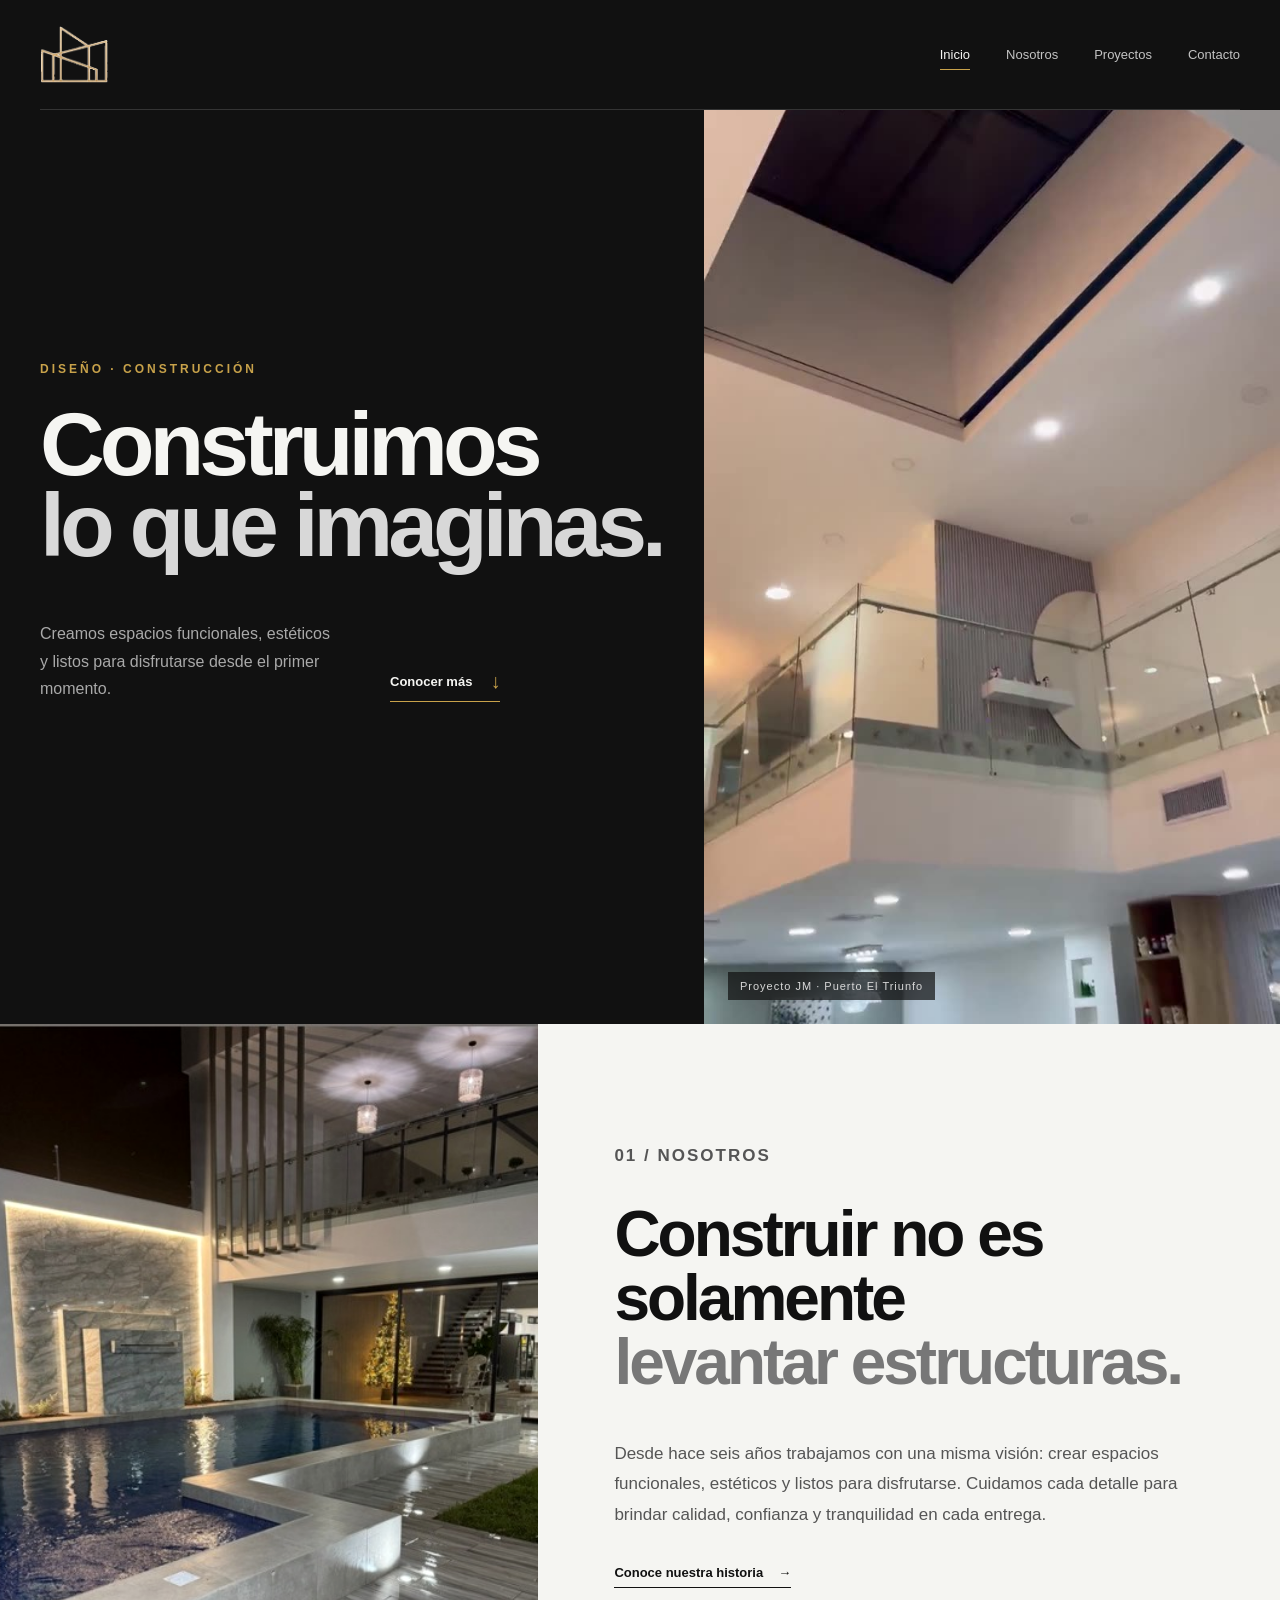
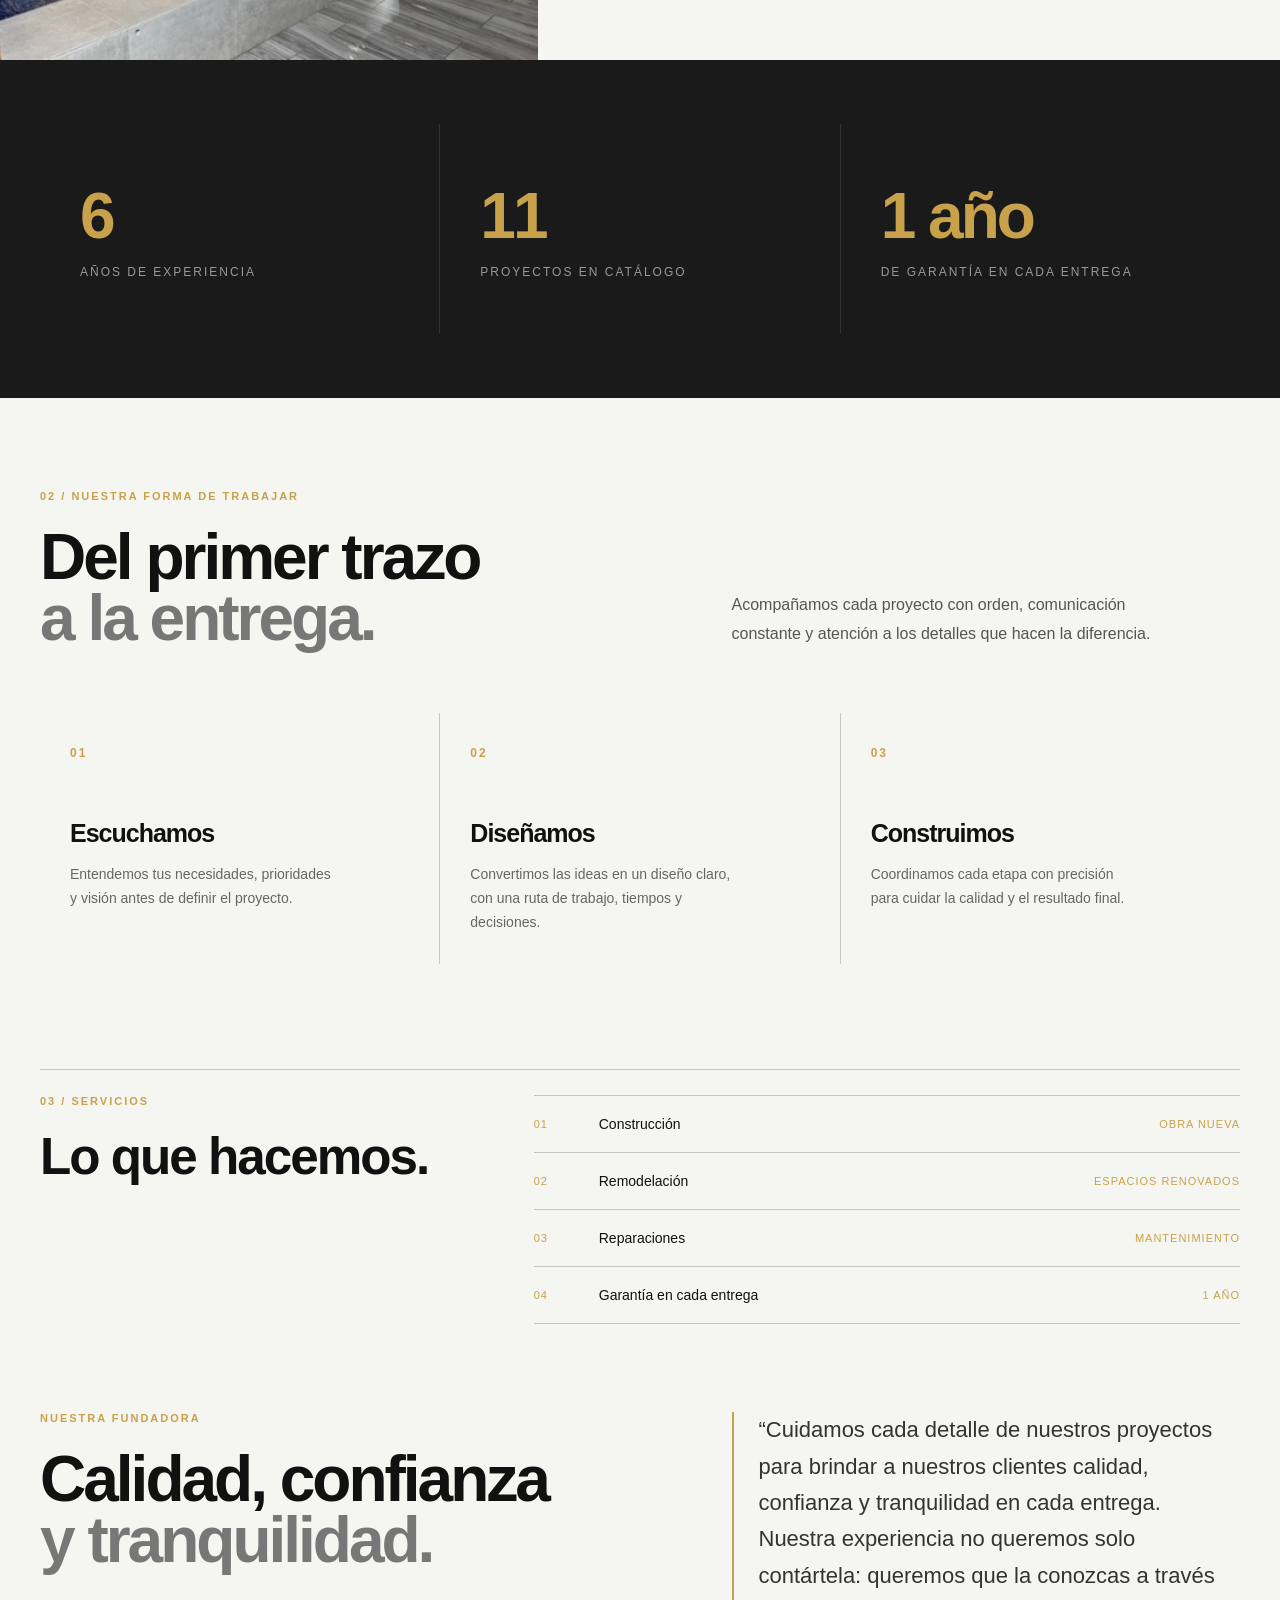
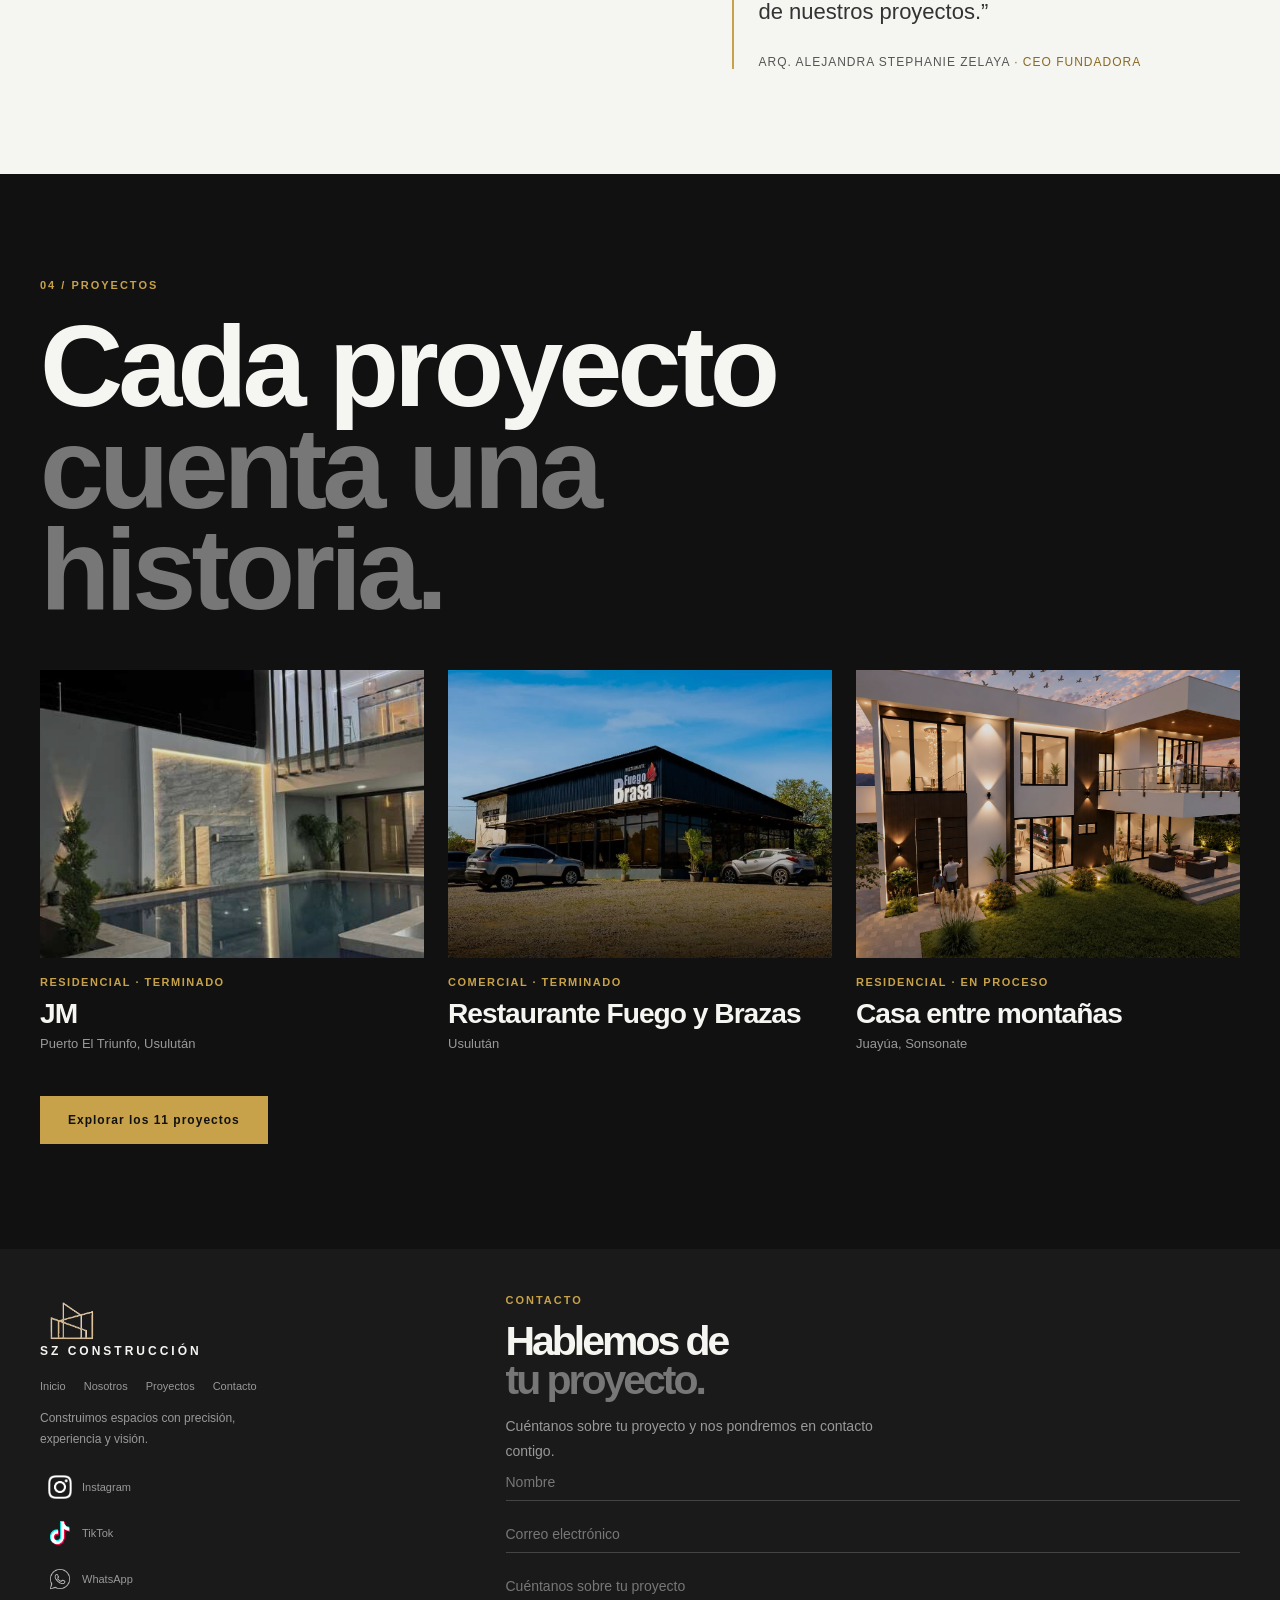
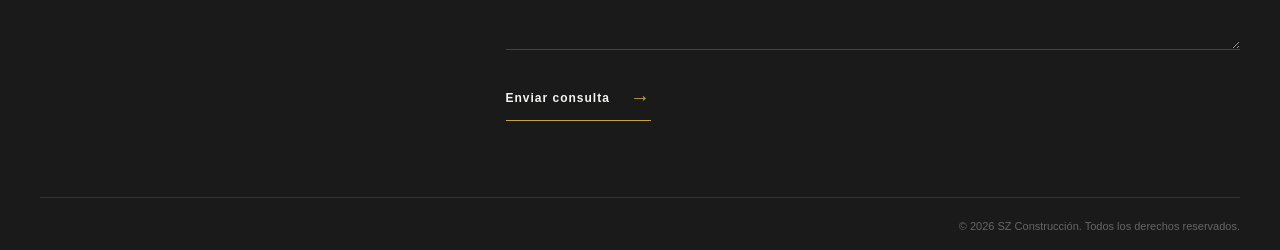
==== index.html @ 60573278 "feat: publica sitio web de SZ Construccion" ====
<!DOCTYPE html>
<html lang="es">

<head>

    <meta charset="UTF-8">
    <meta name="viewport" content="width=device-width, initial-scale=1.0">
    <meta name="description" content="SZ Construcción: diseño, construcción, remodelación y reparaciones en El Salvador. Conoce nuestros proyectos residenciales, comerciales y hoteleros.">
    <meta name="theme-color" content="#111111">
    <title>SZ Construcción | Diseño y construcción en El Salvador</title>

    <link rel="icon" type="image/png" href="images/brand/logo-mark-transparent.png">
    <link rel="stylesheet" href="css/style.css">

</head>

<body>

    <a class="skip-link" href="#contenido">Saltar al contenido</a>

    <header class="header">

        <div class="container header__content">

            <a href="index.html" class="logo" aria-label="SZ Construcción, inicio">
                <img src="images/brand/logo-mark-transparent.png" alt="" width="104" height="58">
                <span>SZ CONSTRUCCIÓN</span>
            </a>

            <nav class="nav" id="site-navigation" aria-label="Navegación principal">
                <a href="index.html" class="nav__link active" aria-current="page">Inicio</a>
                <a href="nosotros.html" class="nav__link">Nosotros</a>
                <a href="proyectos.html" class="nav__link">Proyectos</a>
                <a href="#contacto" class="nav__link">Contacto</a>
            </nav>

            <button class="menu-button" type="button" aria-label="Abrir menú" aria-expanded="false" aria-controls="site-navigation">
                <span></span>
                <span></span>
            </button>

        </div>

    </header>


    <main id="contenido">

        <!-- HERO -->

        <section class="hero">

            <div class="hero__text">

                <div class="container hero__text-container">

                    <div class="hero__label">
                        DISEÑO · CONSTRUCCIÓN
                    </div>

                    <h1 class="hero__title">
                        Construimos
                        <span>lo que imaginas.</span>
                    </h1>

                    <div class="hero__bottom">

                        <p class="hero__description">
                            Creamos espacios funcionales, estéticos
                            y listos para disfrutarse desde el primer momento.
                        </p>

                        <a href="#intro" class="hero__link">
                            <span>Conocer más</span>
                            <span class="hero__arrow" aria-hidden="true">↓</span>
                        </a>

                    </div>

                </div>

            </div>

            <div class="hero__video">
                <video class="hero__video-media" autoplay muted loop playsinline preload="metadata" poster="videos/proyecto-1/jm-recorrido-poster.jpg" aria-label="Recorrido en video por el proyecto JM">
                    <source src="videos/proyecto-1/jm-recorrido.mp4" type="video/mp4">
                </video>
                <a class="hero__video-caption" href="proyectos/proyecto-1.html">Proyecto JM · Puerto El Triunfo</a>
            </div>

        </section>


        <!-- INTRO -->

        <section class="intro" id="intro">

            <div class="intro__image">
                <img src="images/site/Piscina.png" alt="Piscina iluminada de una residencia construida por SZ Construcción" loading="lazy" decoding="async">
            </div>

            <div class="intro__content">

                <div class="intro__content-inner">

                    <p class="section-label">01 / NOSOTROS</p>

                    <h2>
                        Construir no es solamente
                        <span>levantar estructuras.</span>
                    </h2>

                    <p>
                        Desde hace seis años trabajamos con una misma visión:
                        crear espacios funcionales, estéticos y listos para disfrutarse.
                        Cuidamos cada detalle para brindar calidad, confianza
                        y tranquilidad en cada entrega.
                    </p>

                    <a href="nosotros.html" class="text-link">
                        Conoce nuestra historia
                        <span aria-hidden="true">→</span>
                    </a>

                </div>

            </div>

        </section>


        <!-- DATOS -->

        <section class="numbers" aria-label="SZ Construcción en cifras">

            <div class="container numbers__grid">

                <div class="number">
                    <span class="number__value">6</span>
                    <span class="number__label">Años de experiencia</span>
                </div>

                <div class="number">
                    <span class="number__value">11</span>
                    <span class="number__label">Proyectos en catálogo</span>
                </div>

                <div class="number">
                    <span class="number__value">1 año</span>
                    <span class="number__label">De garantía en cada entrega</span>
                </div>

            </div>

        </section>


        <!-- FORMA DE TRABAJAR -->

        <section class="trust-section">

            <div class="container">

                <div class="trust-section__heading">
                    <div>
                        <p class="section-label">02 / NUESTRA FORMA DE TRABAJAR</p>
                        <h2>Del primer trazo
                            <span>a la entrega.</span>
                        </h2>
                    </div>

                    <p class="trust-section__intro">
                        Acompañamos cada proyecto con orden, comunicación
                        constante y atención a los detalles que hacen la diferencia.
                    </p>
                </div>

                <div class="process-grid">
                    <article class="process-step">
                        <span class="process-step__number">01</span>
                        <h3>Escuchamos</h3>
                        <p>Entendemos tus necesidades, prioridades y visión antes de definir el proyecto.</p>
                    </article>

                    <article class="process-step">
                        <span class="process-step__number">02</span>
                        <h3>Diseñamos</h3>
                        <p>Convertimos las ideas en un diseño claro, con una ruta de trabajo, tiempos y decisiones.</p>
                    </article>

                    <article class="process-step">
                        <span class="process-step__number">03</span>
                        <h3>Construimos</h3>
                        <p>Coordinamos cada etapa con precisión para cuidar la calidad y el resultado final.</p>
                    </article>
                </div>

                <div class="credentials-block">
                    <div>
                        <p class="section-label">03 / SERVICIOS</p>
                        <h2>Lo que hacemos.</h2>
                    </div>

                    <div class="credentials-list">
                        <div class="credential-item">
                            <span>01</span>
                            <strong>Construcción</strong>
                            <em>Obra nueva</em>
                        </div>
                        <div class="credential-item">
                            <span>02</span>
                            <strong>Remodelación</strong>
                            <em>Espacios renovados</em>
                        </div>
                        <div class="credential-item">
                            <span>03</span>
                            <strong>Reparaciones</strong>
                            <em>Mantenimiento</em>
                        </div>
                        <div class="credential-item">
                            <span>04</span>
                            <strong>Garantía en cada entrega</strong>
                            <em>1 año</em>
                        </div>
                    </div>
                </div>

                <div class="testimonials-block">
                    <div class="testimonials-block__heading">
                        <p class="section-label">NUESTRA FUNDADORA</p>
                        <h2>Calidad, confianza
                            <span>y tranquilidad.</span>
                        </h2>
                    </div>

                    <blockquote class="founder-quote">
                        <p>“Cuidamos cada detalle de nuestros proyectos para brindar a nuestros clientes calidad, confianza y tranquilidad en cada entrega. Nuestra experiencia no queremos solo contártela: queremos que la conozcas a través de nuestros proyectos.”</p>
                        <footer>Arq. Alejandra Stephanie Zelaya <cite>· CEO fundadora</cite></footer>
                    </blockquote>
                </div>

            </div>

        </section>


        <!-- PROYECTOS -->

        <section class="demo-cta">

            <div class="container">

                <div class="demo-cta__content">

                    <p class="section-label">04 / PROYECTOS</p>

                    <h2>
                        Cada proyecto
                        <span>cuenta una historia.</span>
                    </h2>

                </div>

                <div class="featured-projects">
                    <a class="featured-project" href="proyectos/proyecto-1.html">
                        <img src="images/proyectos/proyecto-1/jm-01.jpg" alt="" width="495" height="700" loading="lazy" decoding="async">
                        <span class="featured-project__type">Residencial · Terminado</span>
                        <strong>JM</strong>
                        <span class="featured-project__location">Puerto El Triunfo, Usulután</span>
                    </a>
                    <a class="featured-project" href="proyectos/proyecto-7.html">
                        <img src="images/proyectos/proyecto-7/fb-01.jpg" alt="" width="1079" height="799" loading="lazy" decoding="async">
                        <span class="featured-project__type">Comercial · Terminado</span>
                        <strong>Restaurante Fuego y Brazas</strong>
                        <span class="featured-project__location">Usulután</span>
                    </a>
                    <a class="featured-project" href="proyectos/proyecto-10.html">
                        <img src="images/proyectos/proyecto-10/em-01.jpg" alt="" width="1672" height="941" loading="lazy" decoding="async">
                        <span class="featured-project__type">Residencial · En proceso</span>
                        <strong>Casa entre montañas</strong>
                        <span class="featured-project__location">Juayúa, Sonsonate</span>
                    </a>
                </div>

                <a href="proyectos.html" class="button">
                    Explorar los 11 proyectos
                </a>

            </div>

        </section>

    </main>


    <footer class="footer">

        <div class="container">

            <div class="footer__top">

                <div class="footer__brand">
                    <a href="index.html" class="footer__logo" aria-label="SZ Construcción, inicio"><img src="images/brand/logo-mark-transparent.png" alt=""><span>SZ CONSTRUCCIÓN</span></a>
                    <nav class="footer__nav" aria-label="Navegacion del pie de pagina">
                        <a href="index.html">Inicio</a>
                        <a href="nosotros.html">Nosotros</a>
                        <a href="proyectos.html">Proyectos</a>
                        <a href="#contacto">Contacto</a>
                    </nav>
                    <p class="footer__brand-text">Construimos espacios con precisión, experiencia y visión.</p>
                    <div class="footer__socials" aria-label="Redes sociales">
                        <a href="https://www.instagram.com/sz_construccion?stkn=ZDNlZDc0MzIxNw==" class="footer__social" target="_blank" rel="noopener noreferrer" aria-label="Instagram"><img src="images/social/LogoInsta.png" alt="">Instagram</a>
                        <a href="https://www.tiktok.com/@sz_construccionsv?is_from_webapp=1&sender_device=pc" class="footer__social" target="_blank" rel="noopener noreferrer" aria-label="TikTok"><img src="images/social/LogoTikTok.png" alt="">TikTok</a>
                        <a href="https://wa.me/50374683677" class="footer__social" target="_blank" rel="noopener noreferrer" aria-label="WhatsApp"><img src="images/social/LogoWha.png" alt="">WhatsApp</a>
                    </div>
                </div>

                <div class="footer__contact" id="contacto">
                    <div class="footer__intro">
                        <p class="footer__label">CONTACTO</p>
                        <h2 class="footer__title">Hablemos de <span>tu proyecto.</span></h2>
                        <p class="footer__description">Cuéntanos sobre tu proyecto y nos pondremos en contacto contigo.</p>
                    </div>
                    <form class="footer__form" id="contact-form" novalidate>
                        <div class="footer__field"><label for="contact-name">Nombre</label><input type="text" id="contact-name" name="name" placeholder="Nombre" autocomplete="name" maxlength="80" required></div>
                        <div class="footer__field"><label for="contact-email">Correo electrónico</label><input type="email" id="contact-email" name="email" placeholder="Correo electrónico" autocomplete="email" inputmode="email" maxlength="120" required></div>
                        <div class="footer__field"><label for="contact-message">Mensaje</label><textarea id="contact-message" name="message" placeholder="Cuéntanos sobre tu proyecto" maxlength="2000" required></textarea></div>
                        <div class="footer__honey" aria-hidden="true"><label for="contact-honey">No llenar este campo</label><input type="text" id="contact-honey" name="_honey" tabindex="-1" autocomplete="off"></div>
                        <button type="submit" class="footer__submit">Enviar consulta <span>→</span></button>
                    </form>
                </div>

            </div>

            <div class="footer__bottom">
                <p class="footer__copyright">© 2026 SZ Construcción. Todos los derechos reservados.</p>
            </div>

        </div>

    </footer>


    <script src="js/main.js"></script>

</body>

</html>
---- css/style.css ----
:root {
    --black: #111111;
    --black-soft: #1a1a1a;

    --gray: #777777;
    --gray-light: #d8d8d8;

    --white: #f5f5f2;

    --gold: #c8a24a;

    --container: 1280px;
}


* {
    margin: 0;
    padding: 0;
    box-sizing: border-box;
}


html {
    scroll-behavior: smooth;
}


body {


    background: var(--black-soft);
    color: var(--white);

    min-height: 100vh;
    display: flex;
    flex-direction: column;

    font-family:
        Arial,
        Helvetica,
        sans-serif;

}


main {
    flex: 1;
}


a {
    color: inherit;
    text-decoration: none;
}


button {
    font-family: inherit;
}


.container {
    width: min(
        calc(100% - 80px),
        var(--container)
    );

    margin-inline: auto;
}


/* =================================
   HEADER
================================= */

.header {
    position: absolute;

    top: 0;
    left: 0;

    width: 100%;

    background: var(--black);

    z-index: 20;
}


.header__content {
    height: 110px;

    display: flex;
    align-items: center;
    justify-content: space-between;

    border-bottom: 1px solid rgba(255, 255, 255, 0.15);
}


.logo {
    display: inline-flex;
    flex-direction: column;
    align-items: flex-start;
    gap: 2px;
    color: var(--white);
    font-size: 5px;
    font-weight: 700;
    letter-spacing: 1.5px;
}

.logo img {
    width: 104px;
    height: 58px;
    object-fit: contain;
    object-position: left center;
}

.logo span {
    display: none;
}


.nav {
    display: flex;
    align-items: center;

    gap: 36px;
}


.nav__link {
    position: relative;

    color: rgba(255, 255, 255, 0.75);

    font-size: 13px;

    transition: color 0.3s ease;
}


.nav__link::after {
    content: "";

    position: absolute;

    left: 0;
    bottom: -8px;

    width: 0;
    height: 1px;

    background: var(--gold);

    transition: width 0.3s ease;
}


.nav__link:hover,
.nav__link.active {
    color: var(--white);
}


.nav__link.active::after,
.nav__link:hover::after {
    width: 100%;
}


/* MENU MOBILE */

.menu-button {
    display: none;

    width: 42px;
    height: 42px;

    border: 1px solid rgba(255, 255, 255, 0.3);

    background: transparent;

    cursor: pointer;
}


.menu-button span {
    display: block;

    width: 18px;
    height: 1px;

    margin: 5px auto;

    background: var(--white);
}


/*=================================
HERO
================================= */

.hero {
    position: relative;

    min-height: 100svh;

    display: grid;  

    grid-template-columns: minmax(0, 55%) minmax(0, 45%);

    overflow: hidden;

    background: var(--black);
}


/* =================================
   HERO - TEXT
================================= */

.hero__text {
    display: flex;
    align-items: center;

    background: var(--black);

    z-index: 2;
}


.hero__text-container {
    padding-top: 100px;
    padding-bottom: 60px;
}


.hero__label {
    margin-bottom: 28px;

    color: var(--gold);

    font-size: 12px;
    font-weight: 700;

    letter-spacing: 3px;
}


.hero__title {
    max-width: 900px;

    font-size: clamp(
        55px,
        7vw,
        110px
    );

    line-height: 0.9;

    letter-spacing: -5px;

    font-weight: 700;
}


.hero__title span {
    display: block;

    color: var(--gray-light);
}


.hero__bottom {
    max-width: 650px;

    margin-top: 55px;

    display: flex;
    align-items: flex-end;

    gap: 50px;
}


.hero__description {
    max-width: 300px;

    color: #a9a9a9;

    font-size: 16px;
    line-height: 1.7;
}


.hero__link {
    display: flex;
    align-items: center;

    gap: 18px;

    padding-bottom: 8px;

    border-bottom: 1px solid var(--gold);

    color: var(--white);

    font-size: 13px;
    font-weight: 700;

    white-space: nowrap;
}


.hero__arrow {
    color: var(--gold);

    font-size: 20px;

    transition: transform 0.3s ease;
}


.hero__link:hover .hero__arrow {
    transform: translateY(5px);
}


/* =================================
    HERO - VIDEO
================================= */

.hero__video {
    position: relative;

    min-width: 0;
    max-width: 100%;
    min-height: 100svh;

    overflow: hidden;

    background: #202020;
}

.hero__video-media {
    display: block;
    width: 100%;
    height: 100%;
    object-fit: cover;
    object-position: center;
}


/* =================================
   HERO - NUMBER
================================= */

.hero__number {
    position: absolute;

    right: 30px;
    bottom: 30px;

    color: rgba(255, 255, 255, 0.45);

    font-size: 12px;

    letter-spacing: 2px;

    z-index: 5;
}


/* INTRO */

.intro {
    display: grid;
    grid-template-columns: 42% 58%;
    min-height: 500px;
    background: var(--white);
    color: var(--black);
}


/* IMAGEN */

.intro__image {
    position: relative;
    min-height: 500px;
    overflow: hidden;
}

.intro__image img {
    width: 100%;
    height: 100%;
    display: block;

    object-fit: cover;

    filter: grayscale(0.1) contrast(1.05);
}


/* CONTENIDO */

.intro__content {
    display: flex;
    align-items: center;

    padding: 72px 7vw 72px 6vw;

    background: var(--white);
}

.intro__content-inner {
    max-width: 780px;
}


/* TEXTO */

.section-label {
    color: var(--gold);
    font-size: 11px;
    font-weight: 700;
    letter-spacing: 2px;
}

.intro h2 {
    margin-top: 30px;

    max-width: 750px;

    font-size: clamp(42px, 5vw, 72px);
    line-height: 1;
    letter-spacing: -3px;
}

.intro h2 span {
    display: block;
    color: var(--gray);
}

.intro p {
    max-width: 600px;

    margin-top: 45px;

    color: #555555;
    font-size: 17px;
    line-height: 1.8;
}

.text-link {
    display: inline-flex;
    align-items: center;
    gap: 15px;

    margin-top: 35px;
    padding-bottom: 7px;

    border-bottom: 1px solid var(--black);

    font-size: 13px;
    font-weight: 700;
}

.text-link span {
    transition: transform 0.3s ease;
}

.text-link:hover span {
    transform: translateX(5px);
}   


/* =================================
   NUMBERS
================================= */

.numbers {
    padding: 64px 0;

    background: var(--black-soft);
}


.numbers__grid {
    display: grid;

    grid-template-columns:
        repeat(3, 1fr);

    gap: 1px;

    background: #333333;
}


.number {
    padding: 55px 40px;

    background: var(--black-soft);
}


.number__value {
    display: block;

    color: var(--gold);

    font-size: clamp(
        45px,
        5vw,
        70px
    );

    font-weight: 700;

    letter-spacing: -3px;
}


.number__label {
    display: block;

    margin-top: 12px;

    color: #999999;

    font-size: 12px;

    text-transform: uppercase;

    letter-spacing: 2px;
}


/* =================================
   CONFIANZA
================================= */

.trust-section {
    padding: 92px 0 105px;
    background: var(--white);
    color: var(--black);
}

.trust-section__heading,
.testimonials-block {
    display: grid;
    grid-template-columns: minmax(0, 1.1fr) minmax(280px, 0.9fr);
    gap: 70px;
}

.trust-section h2,
.testimonials-block h2 {
    margin-top: 25px;
    font-size: clamp(44px, 5vw, 72px);
    line-height: 0.95;
    letter-spacing: -3px;
}

.trust-section h2 span,
.testimonials-block h2 span {
    display: block;
    color: var(--gray);
}

.trust-section__intro {
    max-width: 420px;
    align-self: end;
    color: #555555;
    font-size: 16px;
    line-height: 1.8;
}

.process-grid {
    display: grid;
    grid-template-columns: repeat(3, 1fr);
    gap: 1px;
    margin-top: 64px;
    background: #c8c8c2;
}

.process-step {
    min-height: 245px;
    padding: 30px;
    background: var(--white);
}

.process-step__number {
    color: var(--gold);
    font-size: 12px;
    font-weight: 700;
    letter-spacing: 2px;
}

.process-step h3 {
    margin-top: 58px;
    font-size: 25px;
    letter-spacing: -1px;
}

.process-step p {
    max-width: 270px;
    margin-top: 15px;
    color: #666666;
    font-size: 14px;
    line-height: 1.7;
}

.partners-block {
    margin-top: 105px;
    padding-top: 25px;
    border-top: 1px solid #c8c8c2;
}

.partners-block__heading {
    display: flex;
    justify-content: space-between;
    gap: 30px;
    color: #666666;
    font-size: 13px;
}

.partners-list {
    display: grid;
    grid-template-columns: repeat(4, 1fr);
    gap: 1px;
    margin-top: 30px;
    background: #c8c8c2;
}

.partners-list span {
    padding: 28px 20px;
    background: var(--white);
    color: #777777;
    font-size: 12px;
    font-weight: 700;
    letter-spacing: 2px;
    text-align: center;
}

.credentials-block {
    display: grid;
    grid-template-columns: minmax(220px, 0.75fr) minmax(0, 1.25fr);
    gap: 70px;
    margin-top: 105px;
    padding-top: 25px;
    border-top: 1px solid #c8c8c2;
}

.credentials-block h2 {
    margin-top: 25px;
    font-size: clamp(32px, 4vw, 52px);
    line-height: 0.98;
}

.credentials-list {
    border-top: 1px solid #c8c8c2;
}

.credential-item {
    display: grid;
    grid-template-columns: 45px 1fr auto;
    gap: 20px;
    align-items: center;
    padding: 20px 0;
    border-bottom: 1px solid #c8c8c2;
}

.credential-item span,
.credential-item em {
    color: var(--gold);
    font-size: 11px;
    font-style: normal;
    letter-spacing: 1px;
    text-transform: uppercase;
}

.credential-item strong {
    font-size: 14px;
    font-weight: 500;
}

.scope-block {
    display: grid;
    grid-template-columns: minmax(220px, 0.75fr) minmax(0, 1.25fr);
    gap: 70px;
    margin-top: 105px;
    padding-top: 25px;
    border-top: 1px solid #c8c8c2;
}

.scope-block h2 {
    margin-top: 25px;
    font-size: clamp(32px, 4vw, 52px);
    line-height: 0.98;
}

.scope-block__content {
    display: grid;
    grid-template-columns: 1fr 1fr;
    gap: 45px;
}

.scope-block__label {
    margin-bottom: 18px;
    color: #777777;
    font-size: 11px;
    font-weight: 700;
    letter-spacing: 1.5px;
}

.scope-block__content a {
    display: flex;
    justify-content: space-between;
    gap: 20px;
    padding: 13px 0;
    border-bottom: 1px solid #c8c8c2;
    color: var(--black);
    font-size: 14px;
}

.scope-block__content a span {
    color: var(--gold);
}

.scope-block__pending {
    color: #8a6a22;
    font-size: 14px;
    line-height: 1.6;
}

.testimonials-block {
    margin-top: 88px;
}

.testimonial-grid {
    display: grid;
    grid-template-columns: repeat(2, 1fr);
    gap: 35px;
}

.testimonial {
    margin: 0;
    padding-left: 25px;
    border-left: 2px solid var(--gold);
}

.testimonial p {
    color: #444444;
    font-size: 17px;
    line-height: 1.7;
}

.testimonial footer {
    margin-top: 25px;
    color: #777777;
    font-size: 11px;
    letter-spacing: 1px;
    text-transform: uppercase;
}

.testimonial cite {
    color: var(--gold);
    font-style: normal;
}


/* =================================
   CTA
================================= */

.demo-cta {
    padding: 105px 0;

    background: var(--black);
}


.demo-cta__content {
    max-width: 900px;
}

.demo-cta h2 {
    margin: 25px 0 45px;
    color: var(--white);
    font-size: clamp(60px, 9vw, 120px);
    line-height: 0.88;
    letter-spacing: -5px;
}

.demo-cta h2 span {
    display: block;
    color: var(--gray);
}


/* =================================
   ESCRITORIO
================================= */

@media (min-width: 901px) {

    .hero,
    .hero__video {
        min-height: 100svh;
    }

    .hero__video {
        position: relative;
        width: auto;
        height: auto;
        min-height: 100svh;
    }

    .hero__video-media {
        object-fit: contain;
    }

}


.button {
    display: inline-block;

    padding: 17px 28px;

    background: var(--gold);

    color: var(--black);

    font-size: 12px;
    font-weight: 700;

    letter-spacing: 1px;

    transition:
        background 0.3s ease,
        transform 0.3s ease;
}


.button:hover {
    background: var(--white);

    transform: translateY(-3px);
}


/* =================================
   TABLET
================================= */

@media (max-width: 900px) {

    .container {
        width: min(
            calc(100% - 50px),
            var(--container)
        );
    }


    .nav {
        gap: 20px;
    }


    .testimonials-block,
    .trust-section__heading {
        grid-template-columns: 1fr;
        gap: 35px;
    }

    .credentials-block {
        grid-template-columns: 1fr;
        gap: 35px;
    }

    .intro {
        grid-template-columns: 40% 60%;
    }

    .intro__content {
        padding: 56px 40px;
    }

}


/* =================================
   MOBILE
================================= */

@media (max-width: 700px) {

    .container {
        width: calc(100% - 40px);
    }


    .header__content {
        height: 88px;
    }

    .logo img {
        width: 88px;
        height: 48px;
    }


    .nav {
        display: none;
    }

    .nav.nav--open {
        position: absolute;
        top: 88px;
        left: 0;
        right: 0;

        display: flex;
        flex-direction: column;
        align-items: flex-start;
        gap: 0;

        padding: 20px;
        background: var(--black);
        border-top: 1px solid rgba(255, 255, 255, 0.12);
    }

    .nav.nav--open .nav__link {
        width: 100%;
        padding: 14px 0;
    }


    .menu-button {
        display: block;
    }


    .hero {
        min-height: 100svh;
        grid-template-columns: 1fr;
    }


    .hero__text {
        min-height: 70svh;
    }


    .hero__video {
        position: relative;
        top: auto;
        right: auto;
        width: 100%;
        height: 55svh;
        min-height: 340px;
    }


    .hero__text-container {
        padding-top: 120px;
    }


    .hero__title {
        font-size: clamp(
            48px,
            14vw,
            70px
        );

        letter-spacing: -3px;
    }


    .hero__bottom {
        margin-top: 40px;

        flex-direction: column;

        align-items: flex-start;

        gap: 30px;
    }


    .hero__description {
        max-width: 340px;
    }


    .hero__number {
        right: 20px;
        bottom: 20px;
    }


    .intro {
        grid-template-columns: 1fr;
        min-height: 0;
    }

    .intro__content {
        padding: 56px 20px 64px;
    }

    .intro__image {
        height: 360px;
        min-height: 360px;
    }


    .intro h2 {
        font-size: clamp(
            40px,
            11vw,
            60px
        );
    }


    .numbers {
        padding: 0;
    }


    .numbers__grid {
        grid-template-columns: 1fr;
    }


    .number {
        padding: 45px 25px;
    }

    .trust-section {
        padding: 64px 0 76px;
    }

    .trust-section__heading,
    .testimonials-block {
        grid-template-columns: 1fr;
        gap: 35px;
    }

    .process-grid,
    .partners-list,
    .testimonial-grid {
        grid-template-columns: 1fr;
    }

    .process-grid {
        margin-top: 45px;
    }

    .process-step {
        min-height: auto;
    }

    .process-step h3 {
        margin-top: 35px;
    }

    .partners-block,
    .credentials-block,
    .testimonials-block {
        margin-top: 60px;
    }

    .credentials-block {
        grid-template-columns: 1fr;
        gap: 35px;
    }

    .scope-block {
        grid-template-columns: 1fr;
        gap: 35px;
    }

    .scope-block__content {
        grid-template-columns: 1fr;
        gap: 35px;
    }

    .partners-block__heading {
        flex-direction: column;
        gap: 12px;
    }


    .demo-cta {
        padding: 76px 0;
    }


    .demo-cta h2 {
        font-size: clamp(
            45px,
            12vw,
            65px
        );

        letter-spacing: -3px;
    }


}


    /* ========================================
   FOOTER
======================================== */

.footer {
    background: var(--black-soft);
    color: var(--white);
    padding: 45px 0 18px;
}

.footer__top {
    display: grid;
    grid-template-columns: minmax(220px, 0.7fr) minmax(320px, 1.3fr);
    gap: 70px;
    padding-bottom: 35px;
    border-bottom: 1px solid #333333;
}

/* INTRO */

.footer__intro {
    max-width: 520px;
}

.footer__label {
    color: var(--gold);
    font-size: 11px;
    font-weight: 700;
    letter-spacing: 2px;
}

.footer__title {
    margin-top: 16px;
    font-size: clamp(30px, 3.2vw, 46px);
    line-height: 0.95;
    letter-spacing: -3px;
}

.footer__title span {
    display: block;
    color: var(--gray);
}

.footer__description {
    max-width: 420px;
    margin-top: 14px;
    color: #999999;
    font-size: 14px;
    line-height: 1.8;
}

.footer__brand {
    padding-top: 8px;
}

.footer__brand-text {
    max-width: 220px;
    margin-top: 16px;
    color: #999999;
    font-size: 12px;
    line-height: 1.7;
}

.footer__nav {
    display: flex;
    flex-wrap: wrap;
    gap: 8px 18px;
    margin-top: 22px;
}

.footer__nav a {
    color: #999999;
    font-size: 11px;
    transition: color 0.3s ease;
}

.footer__nav a:hover,
.footer__nav a:focus-visible {
    color: var(--white);
}

/* FORM */

.footer__form {
    display: flex;
    flex-direction: column;
    gap: 15px;
}

.footer__field {
    position: relative;
}

.footer__field label {
    position: absolute;
    width: 1px;
    height: 1px;
    padding: 0;
    margin: -1px;
    overflow: hidden;
    clip: rect(0, 0, 0, 0);
    white-space: nowrap;
    border: 0;
}

.footer__field input,
.footer__field textarea {
    width: 100%;
    padding: 10px 0;
    border: none;
    border-bottom: 1px solid #444444;
    outline: none;
    background: transparent;
    color: var(--white);
    font-family: inherit;
    font-size: 14px;
    transition: border-color 0.3s ease;
}

.footer__field textarea {
    min-height: 82px;
    resize: vertical;
}

.footer__field input::placeholder,
.footer__field textarea::placeholder {
    color: #777777;
}

.footer__field input:focus,
.footer__field textarea:focus {
    border-color: var(--gold);
}

.footer__field input:focus-visible,
.footer__field textarea:focus-visible,
.menu-button:focus-visible,
.footer__submit:focus-visible {
    outline: 2px solid var(--gold);
    outline-offset: 4px;
}

.footer__submit {
    align-self: flex-start;

    display: inline-flex;
    align-items: center;
    gap: 20px;

    margin-top: 6px;
    padding: 11px 0;

    border: none;
    border-bottom: 1px solid var(--gold);

    background: transparent;
    color: var(--white);

    font-size: 12px;
    font-weight: 700;
    letter-spacing: 1px;

    cursor: pointer;

    transition:
        color 0.3s ease,
        gap 0.3s ease;
}

.footer__submit span {
    color: var(--gold);
    font-size: 20px;
}

.footer__submit:hover {
    color: var(--gold);
    gap: 27px;
}

.footer__submit:disabled {
    cursor: wait;
    opacity: 0.6;
}

.footer__form-status {
    min-height: 18px;
    margin-top: 8px;
    color: var(--gold);
    font-size: 11px;
    line-height: 1.5;
}

.footer__form-status.is-error {
    color: #d88972;
}

/* BOTTOM */

.footer__bottom {
    display: flex;
    justify-content: flex-end;
    gap: 30px;

    padding-top: 22px;
}

.footer__logo {
    display: inline-flex;
    flex-direction: column;
    align-items: flex-start;
    gap: 4px;
    color: var(--white);
    font-size: 12px;
    font-weight: 700;
    letter-spacing: 3px;
}

.footer__logo img {
    width: 64px;
    height: 38px;
    object-fit: contain;
}

.footer__logo span {
    white-space: nowrap;
}

.footer__socials {
    display: flex;
    align-items: flex-start;
    flex-direction: column;
    gap: 10px;
    flex-wrap: wrap;
    margin-top: 20px;
}

.footer__social {
    display: inline-flex;
    align-items: center;
    gap: 10px;
    min-width: 130px;
    padding: 5px 7px;
    border: 1px solid transparent;
    color: #999999;
    font-size: 11px;
    transition: color 0.3s ease, border-color 0.3s ease;
}

.footer__social-icon {
    display: inline-flex;
    align-items: center;
    justify-content: center;
    width: 25px;
    height: 25px;
    border: 1px solid #555555;
    color: var(--gold);
    font-size: 9px;
    font-weight: 700;
    letter-spacing: 0;
}

.footer__social img {
    width: 24px;
    height: 24px;
    display: block;
    object-fit: contain;
    border: 0;
}

.footer__social:hover {
    color: var(--white);
    border-color: var(--gold);
}

.footer__social:hover .footer__social-icon {
    border-color: var(--gold);
}

.footer__copyright {
    color: #666666;
    font-size: 11px;
}

/* ========================================
   FOOTER RESPONSIVE
======================================== */

@media (max-width: 900px) {

    .footer {
        padding: 35px 0 16px;
    }

    .footer__top {
        grid-template-columns: 1fr 1.4fr;
        gap: 28px;
        padding-bottom: 28px;
    }

    .footer__description {
        font-size: 13px;
        line-height: 1.55;
    }

    .footer__form {
        gap: 10px;
    }

    .footer__field input,
    .footer__field textarea {
        padding: 7px 0;
    }

    .footer__field textarea {
        min-height: 62px;
    }

    .footer__bottom {
        flex-wrap: wrap;
    }
}

@media (max-width: 700px) {

    .footer {
        padding: 28px 0 14px;
    }

    .footer__top {
        grid-template-columns: 1fr;
        gap: 24px;
        padding-bottom: 25px;
    }

    .footer__brand {
        padding-top: 0;
    }

    .footer__brand-text {
        margin-top: 10px;
        line-height: 1.5;
    }

    .footer__nav {
        gap: 6px 14px;
        margin-top: 28px;
    }

    .footer__nav a {
        font-size: 10px;
    }

    .footer__title {
        margin-top: 10px;
        font-size: clamp(28px, 9vw, 40px);
        letter-spacing: -2px;
    }

    .footer__description {
        margin-top: 10px;
        font-size: 13px;
    }

    .footer__form {
        gap: 8px;
    }

    .footer__field input,
    .footer__field textarea {
        font-size: 13px;
    }

    .footer__field textarea {
        min-height: 55px;
    }

    .footer__bottom {
        align-items: flex-start;
        flex-direction: column;
        gap: 10px;
        padding-top: 14px;
    }

    .footer__socials {
        flex-direction: row;
        flex-wrap: wrap;
        gap: 4px;
        margin-top: 10px;
    }

    .footer__social {
        min-width: 0;
        padding: 2px 4px;
        font-size: 10px;
    }

    .footer__social img {
        width: 18px;
        height: 18px;
    }
}



/* ========================================
   MEJORAS GENERALES
======================================== */

img,
video {
    max-width: 100%;
}

.intro__image img {
    position: absolute;
    inset: 0;
}

.skip-link {
    position: absolute;
    top: -60px;
    left: 20px;
    z-index: 200;
    padding: 12px 18px;
    background: var(--gold);
    color: var(--black);
    font-size: 13px;
    font-weight: 700;
}

.skip-link:focus {
    top: 12px;
}

a:focus-visible,
.button:focus-visible,
.hero__link:focus-visible,
.text-link:focus-visible,
.nav__link:focus-visible {
    outline: 2px solid var(--gold);
    outline-offset: 4px;
}

/* Botón del menú: las dos líneas forman una X al abrir. */
.menu-button span {
    transition: transform 0.3s ease;
}

.menu-button.is-open span:first-child {
    transform: translateY(3px) rotate(45deg);
}

.menu-button.is-open span:last-child {
    transform: translateY(-3px) rotate(-45deg);
}

/* Video del inicio */
.hero__video-caption {
    position: absolute;
    left: 24px;
    bottom: 24px;
    z-index: 3;
    padding: 8px 12px;
    background: rgba(17, 17, 17, 0.7);
    color: var(--gray-light);
    font-size: 11px;
    letter-spacing: 1px;
    transition: color 0.3s ease;
}

.hero__video-caption:hover {
    color: var(--gold);
}

/* Cita de la fundadora */
.founder-quote {
    margin: 0;
    padding-left: 25px;
    border-left: 2px solid var(--gold);
}

.founder-quote p {
    max-width: 60ch;
    color: #333333;
    font-size: clamp(18px, 1.8vw, 22px);
    line-height: 1.65;
}

.founder-quote footer {
    margin-top: 25px;
    color: #555555;
    font-size: 12px;
    letter-spacing: 1px;
    text-transform: uppercase;
}

.founder-quote cite {
    color: #8a6a22;
    font-style: normal;
}

.trust-section .credentials-block h2 {
    letter-spacing: -2px;
}

/* Proyectos destacados en el inicio */
.demo-cta .button {
    margin-top: 45px;
}

.demo-cta h2 {
    margin-bottom: 50px;
}

.featured-projects {
    display: grid;
    grid-template-columns: repeat(3, 1fr);
    gap: 24px;
}

.featured-project {
    display: flex;
    flex-direction: column;
    color: var(--white);
}

.featured-project img {
    width: 100%;
    height: auto;
    aspect-ratio: 4 / 3;
    object-fit: cover;
    filter: brightness(0.88);
    transition: filter 0.4s ease;
}

.featured-project:hover img {
    filter: brightness(1);
}

.featured-project__type {
    margin-top: 18px;
    color: var(--gold);
    font-size: 11px;
    font-weight: 700;
    letter-spacing: 1.5px;
    text-transform: uppercase;
}

.featured-project strong {
    margin-top: 10px;
    font-size: clamp(22px, 2.2vw, 30px);
    letter-spacing: -1px;
}

.featured-project__location {
    margin-top: 6px;
    color: #999999;
    font-size: 13px;
}

/* Formulario: campo trampa, errores y estados */
.footer__honey {
    position: absolute;
    left: -9999px;
    width: 1px;
    height: 1px;
    overflow: hidden;
}

.footer__error {
    margin-top: 6px;
    color: #e0a08c;
    font-size: 11px;
    line-height: 1.4;
}

.footer__field input[aria-invalid="true"],
.footer__field textarea[aria-invalid="true"] {
    border-color: #d88972;
}

.footer__form-status.is-success {
    color: #9fc79a;
}

.footer__form-status a {
    color: var(--white);
    text-decoration: underline;
}

@media (max-width: 900px) {

    .featured-projects {
        grid-template-columns: repeat(2, 1fr);
    }

    .featured-project:last-child {
        display: none;
    }

    .hero__title {
        letter-spacing: -3px;
    }

}

@media (max-width: 700px) {

    .featured-projects {
        grid-template-columns: 1fr;
        gap: 35px;
    }

    .featured-project:last-child {
        display: flex;
    }

    .hero__video-caption {
        left: 20px;
        bottom: 20px;
    }

    /* El campo de 16px evita el zoom automático de iPhone al escribir. */
    .footer__field input,
    .footer__field textarea {
        font-size: 16px;
    }

}

@media (prefers-reduced-motion: reduce) {

    html {
        scroll-behavior: auto;
    }

    *,
    *::before,
    *::after {
        transition-duration: 0.01ms !important;
        animation-duration: 0.01ms !important;
    }

}
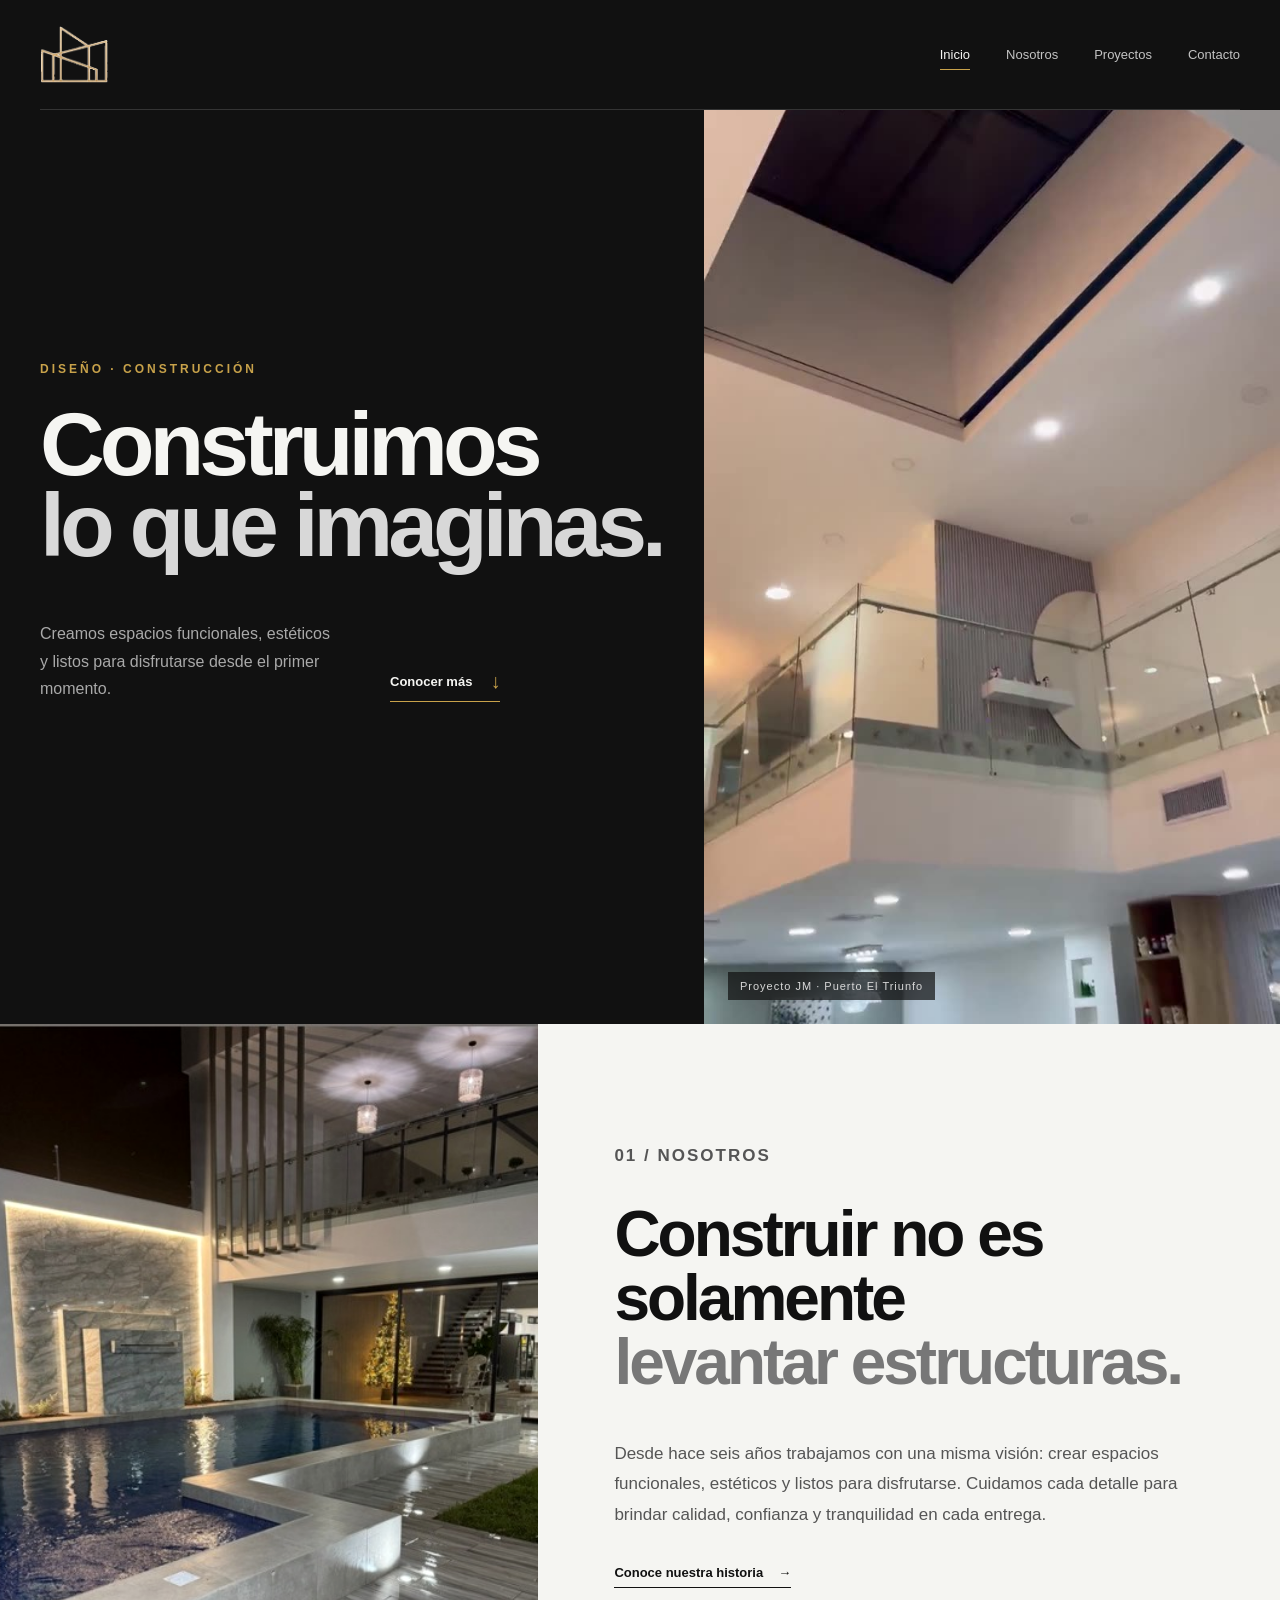
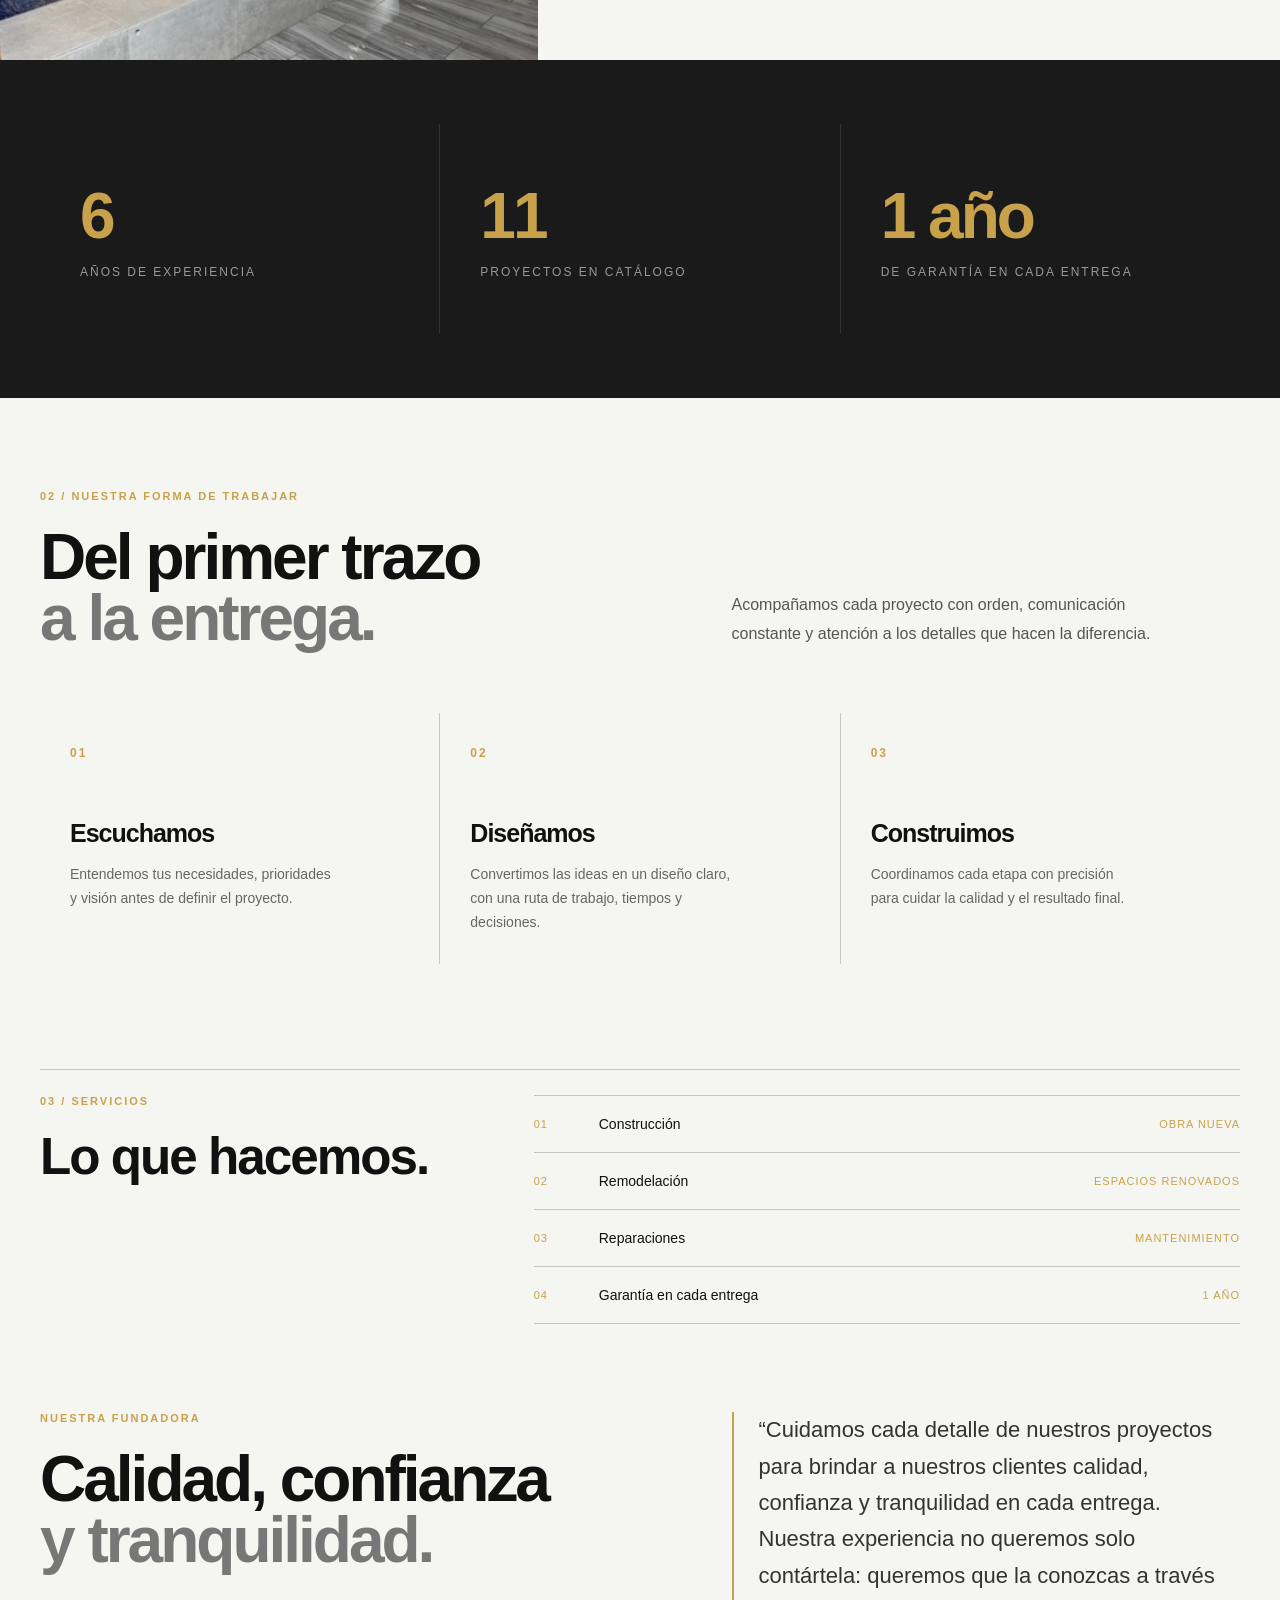
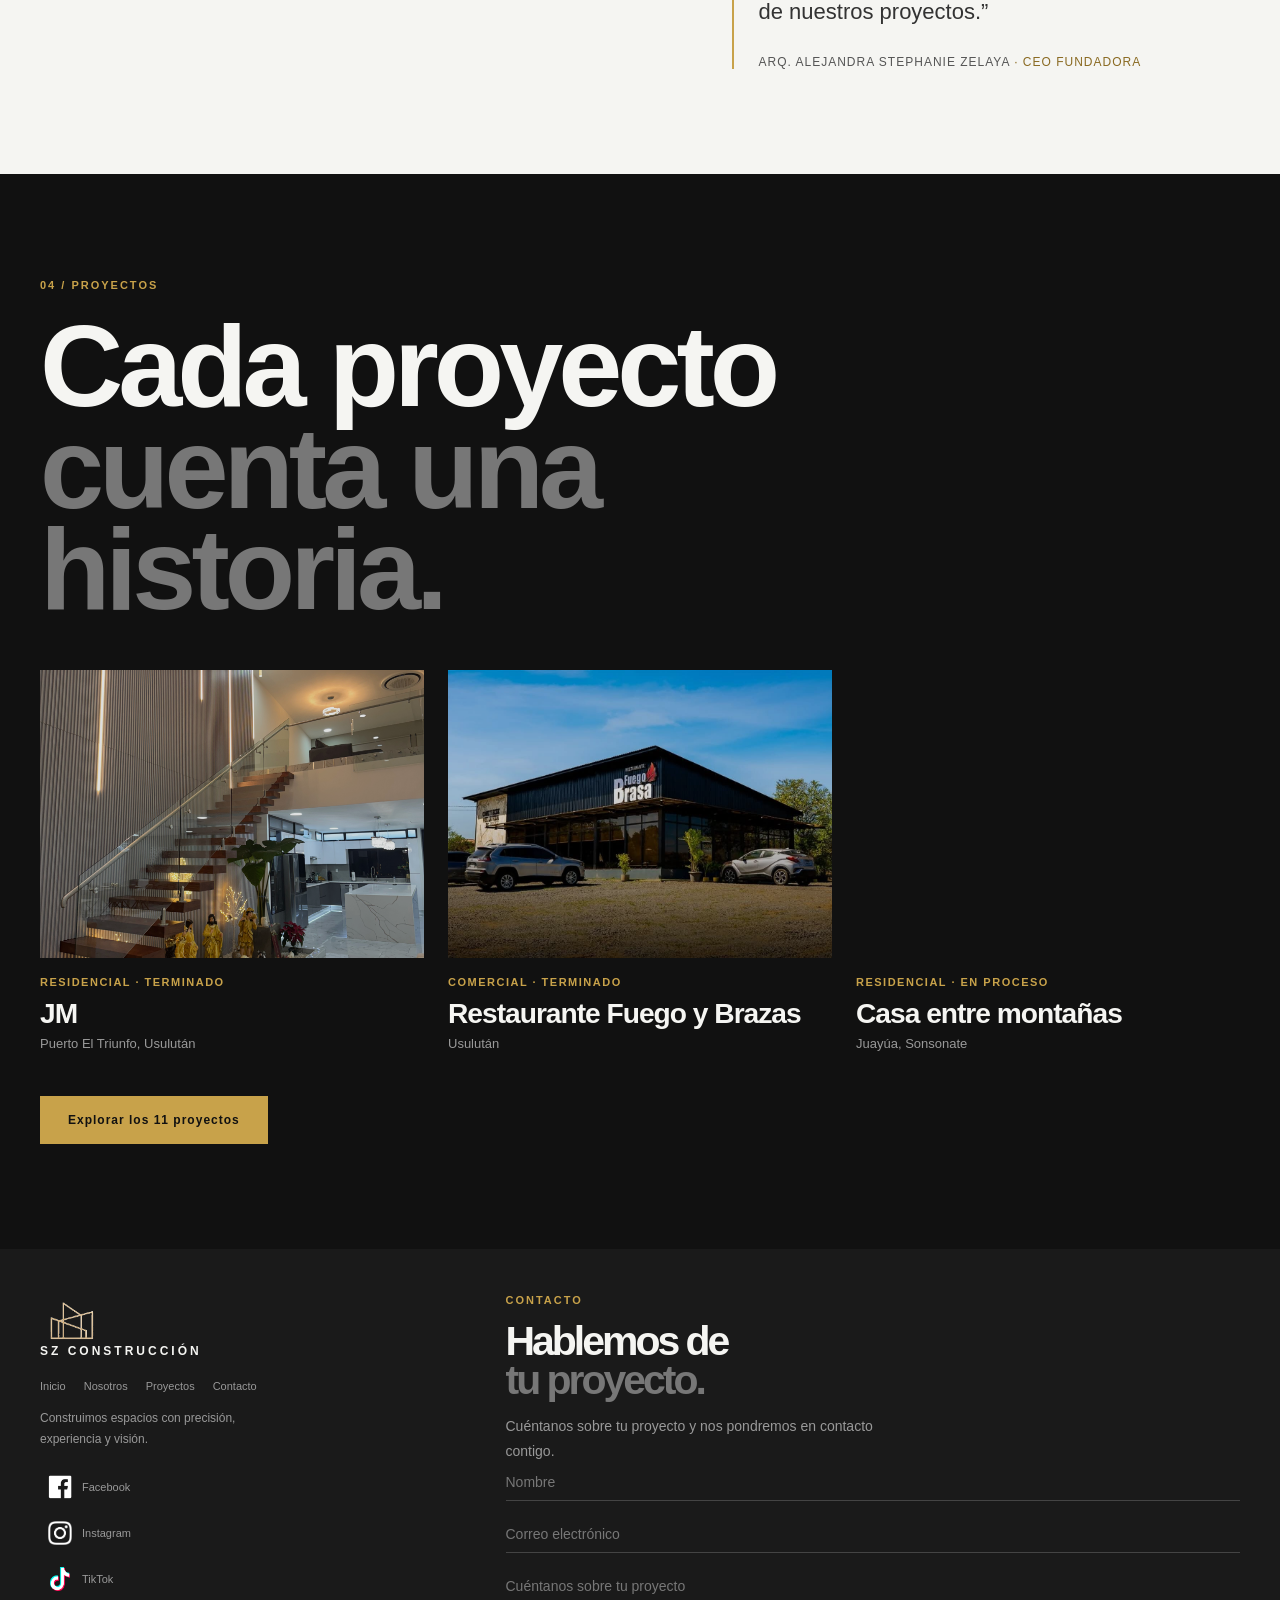
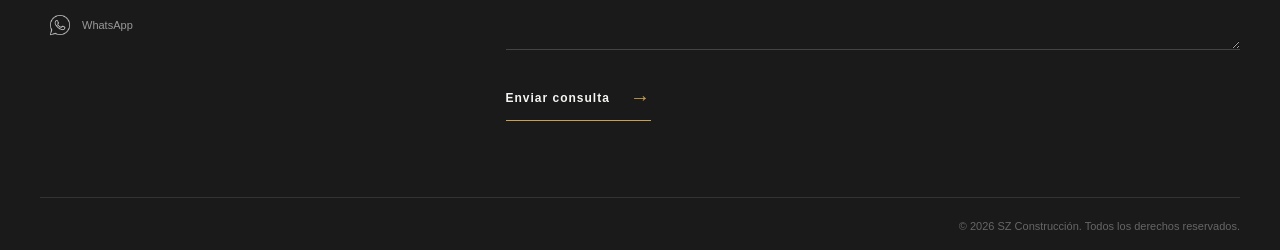
==== commit 5b7c2e6c: "Add Facebook link to footer and upload new images for proyecto-1 - Added Facebook social media link " ====
--- a/index.html
+++ b/index.html
@@ -263,7 +263,7 @@
 
                 <div class="featured-projects">
                     <a class="featured-project" href="proyectos/proyecto-1.html">
-                        <img src="images/proyectos/proyecto-1/jm-01.jpg" alt="" width="495" height="700" loading="lazy" decoding="async">
+                        <img src="images/proyectos/proyecto-1/img1.jpeg" alt="" width="495" height="700" loading="lazy" decoding="async">
                         <span class="featured-project__type">Residencial · Terminado</span>
                         <strong>JM</strong>
                         <span class="featured-project__location">Puerto El Triunfo, Usulután</span>
@@ -309,6 +309,7 @@
                     </nav>
                     <p class="footer__brand-text">Construimos espacios con precisión, experiencia y visión.</p>
                     <div class="footer__socials" aria-label="Redes sociales">
+                        <a href="https://www.facebook.com/szconstrucion" class="footer__social" target="_blank" rel="noopener noreferrer" aria-label="Facebook"><img src="images/social/LogoFace.png" alt="">Facebook</a>
                         <a href="https://www.instagram.com/sz_construccion?stkn=ZDNlZDc0MzIxNw==" class="footer__social" target="_blank" rel="noopener noreferrer" aria-label="Instagram"><img src="images/social/LogoInsta.png" alt="">Instagram</a>
                         <a href="https://www.tiktok.com/@sz_construccionsv?is_from_webapp=1&sender_device=pc" class="footer__social" target="_blank" rel="noopener noreferrer" aria-label="TikTok"><img src="images/social/LogoTikTok.png" alt="">TikTok</a>
                         <a href="https://wa.me/50374683677" class="footer__social" target="_blank" rel="noopener noreferrer" aria-label="WhatsApp"><img src="images/social/LogoWha.png" alt="">WhatsApp</a>
